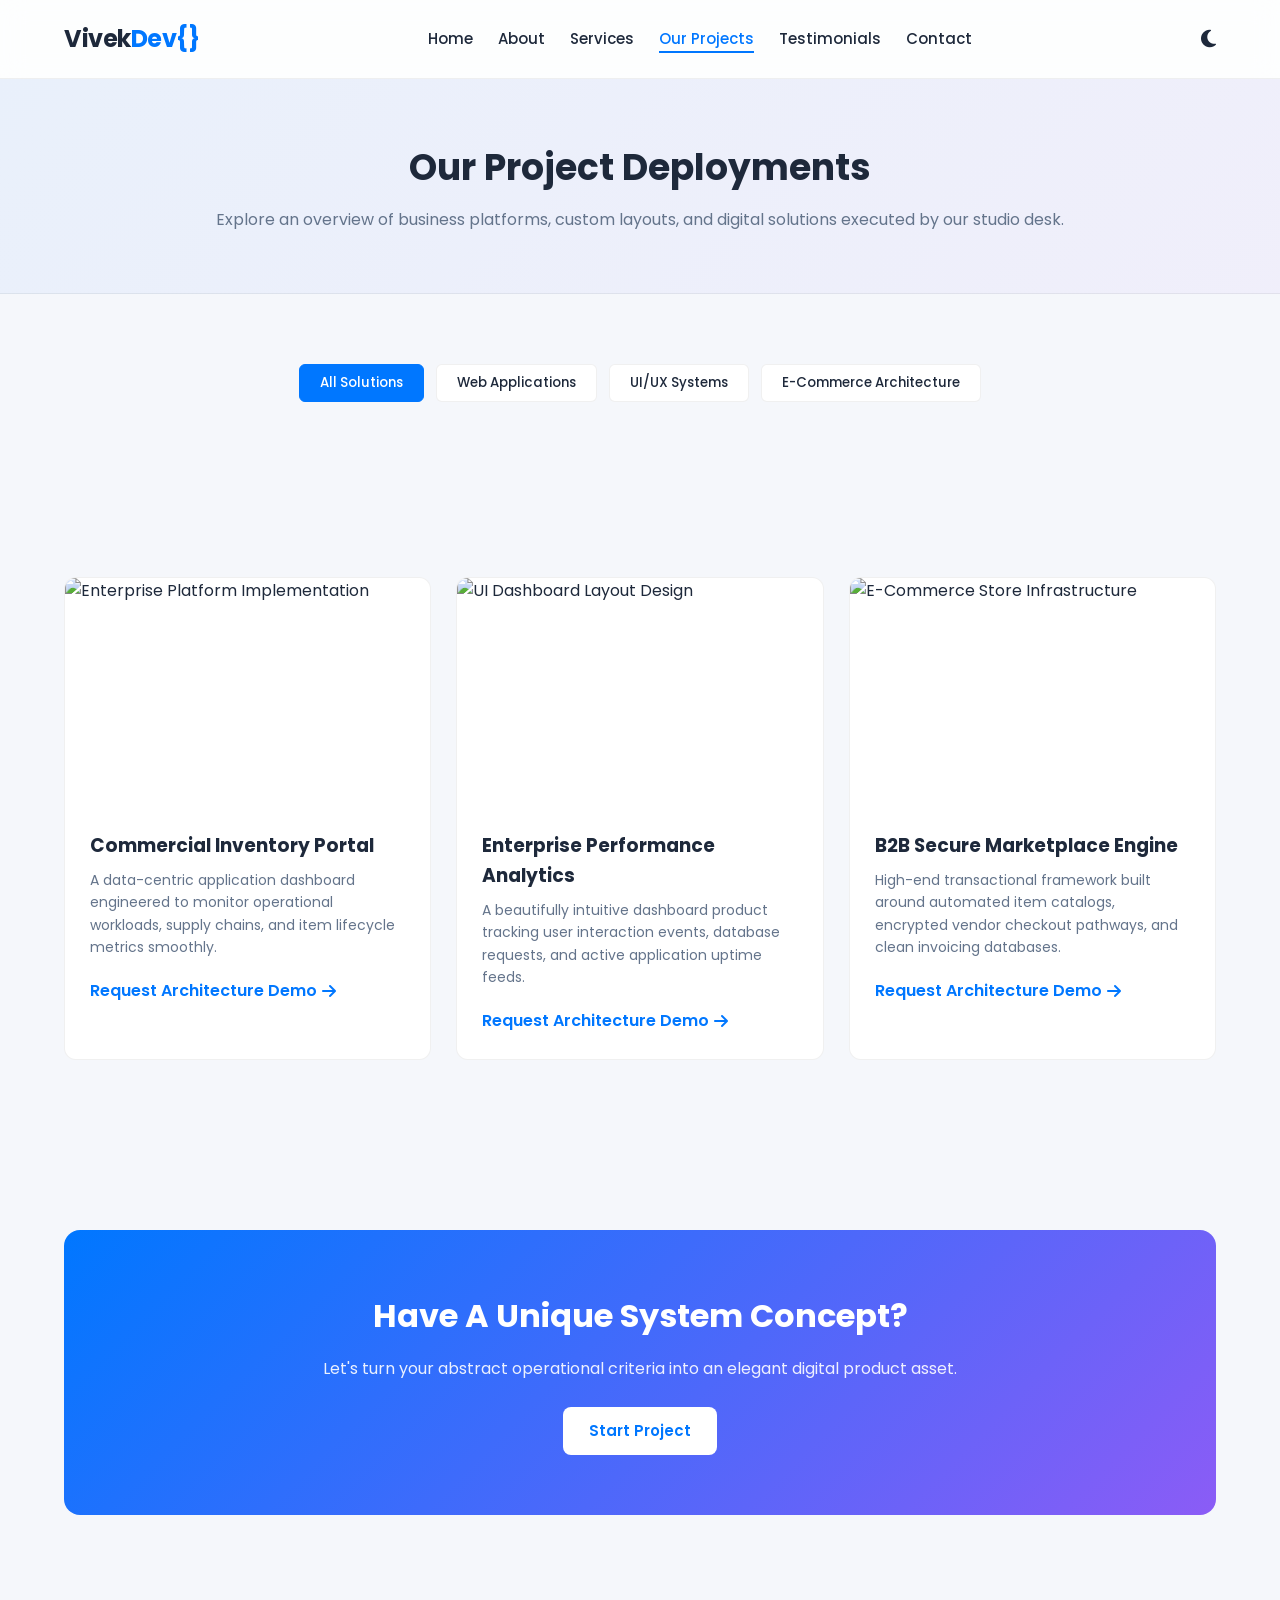
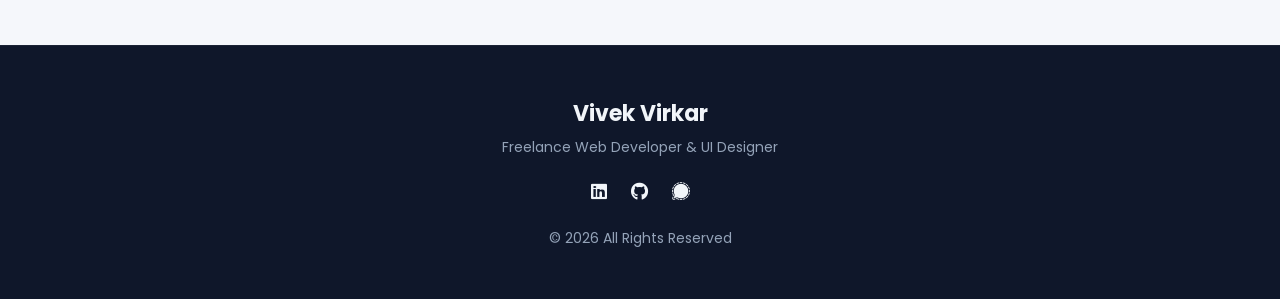
==== frontend/projects.html @ 8116764c "Initial commit" ====
<!DOCTYPE html>
<html lang="en">
<head>
    <meta charset="UTF-8">
    <meta name="viewport" content="width=device-width, initial-scale=1.0">
    <title>Portfolio | Vivek Virkar</title>
    <link rel="stylesheet" href="https://cdnjs.cloudflare.com/ajax/libs/font-awesome/6.5.1/css/all.min.css">
    <script src="https://cdnjs.cloudflare.com/ajax/libs/gsap/3.12.5/gsap.min.js"></script>
    <script src="https://cdnjs.cloudflare.com/ajax/libs/gsap/3.12.5/ScrollTrigger.min.js"></script>
    <link rel="stylesheet" href="css/style.css">
</head>
<body>

    <div id="progressBar"></div>

    <header>
        <div class="container">
            <div class="logo">Vivek<span class="highlight">Dev{}</span></div>
            <nav id="nav">
                <ul>
                    <li><a href="index.html">Home</a></li>
                    <li><a href="about.html">About</a></li>
                    <li><a href="services.html">Services</a></li>
                    <li><a href="projects.html" class="active">Our Projects</a></li>
                    <li><a href="testimonials.html">Testimonials</a></li>
                    <li><a href="contact.html">Contact</a></li>
                </ul>
            </nav>
            <div class="header-actions">
                <button id="themeBtn" aria-label="Toggle Dark Mode"><i class="fas fa-moon"></i></button>
                <div class="menu-btn" id="menuBtn"><i class="fas fa-bars"></i></div>
            </div>
        </div>
    </header>

    <main>
        <section class="page-banner">
            <h1>Our Project Deployments</h1>
            <p>Explore an overview of business platforms, custom layouts, and digital solutions executed by our studio desk.</p>
        </section>

        <section class="portfolio-filter container">
            <button class="filter-btn active" data-filter="all">All Solutions</button>
            <button class="filter-btn" data-filter="web">Web Applications</button>
            <button class="filter-btn" data-filter="ui">UI/UX Systems</button>
            <button class="filter-btn" data-filter="ecommerce">E-Commerce Architecture</button>
        </section>

        <section class="portfolio-grid container">
            <div class="portfolio-card web">
                <div class="portfolio-img-wrapper">
                    <img src="https://images.unsplash.com/photo-1555396273-367ea4eb4db5?auto=format&fit=crop&w=600&q=80" alt="Enterprise Platform Implementation">
                </div>
                <div class="portfolio-content">
                    <h3>Commercial Inventory Portal</h3>
                    <p>A data-centric application dashboard engineered to monitor operational workloads, supply chains, and item lifecycle metrics smoothly.</p>
                    <div class="portfolio-links">
                        <a href="contact.html" class="btn-text">Request Architecture Demo <i class="fas fa-arrow-right"></i></a>
                    </div>
                </div>
            </div>

            <div class="portfolio-card ui">
                <div class="portfolio-img-wrapper">
                    <img src="https://images.unsplash.com/photo-1581291518655-9523c932dedf?auto=format&fit=crop&w=600&q=80" alt="UI Dashboard Layout Design">
                </div>
                <div class="portfolio-content">
                    <h3>Enterprise Performance Analytics</h3>
                    <p>A beautifully intuitive dashboard product tracking user interaction events, database requests, and active application uptime feeds.</p>
                    <div class="portfolio-links">
                        <a href="contact.html" class="btn-text">Request Architecture Demo <i class="fas fa-arrow-right"></i></a>
                    </div>
                </div>
            </div>

            <div class="portfolio-card ecommerce">
                <div class="portfolio-img-wrapper">
                    <img src="https://images.unsplash.com/photo-1563013544-824ae1d704d3?auto=format&fit=crop&w=600&q=80" alt="E-Commerce Store Infrastructure">
                </div>
                <div class="portfolio-content">
                    <h3>B2B Secure Marketplace Engine</h3>
                    <p>High-end transactional framework built around automated item catalogs, encrypted vendor checkout pathways, and clean invoicing databases.</p>
                    <div class="portfolio-links">
                        <a href="contact.html" class="btn-text">Request Architecture Demo <i class="fas fa-arrow-right"></i></a>
                    </div>
                </div>
            </div>
        </section>

        <section class="cta container">
            <div class="cta-content">
                <h2>Have A Unique System Concept?</h2>
                <p>Let's turn your abstract operational criteria into an elegant digital product asset.</p>
                <a href="contact.html" class="btn light-btn">Start Project</a>
            </div>
        </section>
    </main>

    <footer>
        <div class="footer-content">
            <h3>Vivek Virkar</h3>
            <p>Freelance Web Developer & UI Designer</p>
            <div class="socials">
                <a href="https://www.linkedin.com/in/vivek-virkar"><i class="fab fa-linkedin"></i></a>
                <a href="https://www.github.com/vivekvirkar21"><i class="fab fa-github"></i></a>
                <a href="contact.html"><i class="fab fa-signal-messenger"></i></a>
            </div>
            <p>© 2026 All Rights Reserved</p>
        </div>
    </footer>

    <button id="topBtn"><i class="fas fa-arrow-up"></i></button>

    <script src="js/script.js"></script>
</body>
</html>
---- frontend/css/style.css ----
/* ==========================================
   GLOBAL STYLE VARS & BASE RULES
   ========================================== */
@import url('https://fonts.googleapis.com/css2?family=Poppins:wght@300;400;500;600;700&display=swap');

* {
    margin: 0;
    padding: 0;
    box-sizing: border-box;
    font-family: 'Poppins', sans-serif;
}

:root {
    --primary: #0077ff;
    --primary-dark: #005fd1;
    --bg-light: #f5f7fb;
    --text-dark: #1e293b;
    --card-bg: #ffffff;
    --border-color: rgba(0, 0, 0, 0.06);
    --input-border: #cbd5e1;
    --transition: 0.35s cubic-bezier(0.25, 0.8, 0.25, 1);
}

body {
    background: var(--bg-light);
    color: var(--text-dark);
    transition: background var(--transition), color var(--transition);
    overflow-x: hidden;
    line-height: 1.6;
}

body.dark {
    --bg-light: #0f172a;
    --text-dark: #f1f5f9;
    --card-bg: #1e293b;
    --border-color: rgba(255, 255, 255, 0.06);
    --input-border: #334155;
    --primary: #3b82f6;
}

.container {
    width: 90%;
    max-width: 1200px;
    margin: auto;
}

/* Scroll indicator */
#progressBar {
    position: fixed;
    top: 0;
    left: 0;
    height: 3px;
    background: linear-gradient(90deg, var(--primary), #8b5cf6);
    width: 0%;
    z-index: 1001;
}

/* ==========================================
   HEADER & STICKY GLASSMORPHISM
   ========================================== */
header {
    background: rgba(255, 255, 255, 0.8);
    backdrop-filter: blur(12px);
    -webkit-backdrop-filter: blur(12px);
    padding: 20px 0;
    position: sticky;
    top: 0;
    z-index: 1000;
    border-bottom: 1px solid var(--border-color);
    transition: background var(--transition), border-color var(--transition);
}

body.dark header {
    background: rgba(15, 23, 42, 0.8);
}

header .container {
    display: flex;
    justify-content: space-between;
    align-items: center;
}

.logo {
    font-size: 24px;
    font-weight: 700;
    letter-spacing: -0.5px;
    color: var(--text-dark);
}

.logo .highlight { color: var(--primary); }

nav ul {
    display: flex;
    gap: 25px;
    list-style: none;
}

nav ul li a {
    text-decoration: none;
    color: var(--text-dark);
    font-weight: 500;
    font-size: 15px;
    transition: color var(--transition);
    position: relative;
    padding: 4px 0;
}

nav ul li a::after {
    content: '';
    position: absolute;
    width: 0;
    height: 2px;
    bottom: 0;
    left: 0;
    background-color: var(--primary);
    transition: width var(--transition);
}

nav ul li a:hover::after,
nav ul li a.active::after {
    width: 100%;
}

nav ul li a:hover,
nav ul li a.active {
    color: var(--primary);
}

.header-actions {
    display: flex;
    gap: 15px;
    align-items: center;
}

#themeBtn, .menu-btn {
    background: none;
    border: none;
    font-size: 20px;
    color: var(--text-dark);
    cursor: pointer;
    transition: color var(--transition), transform var(--transition);
}

#themeBtn:hover {
    color: var(--primary);
    transform: rotate(15deg);
}

.menu-btn { display: none; }

/* ==========================================
   HERO SECTION
   ========================================== */
.hero {
    display: flex;
    align-items: center;
    justify-content: space-between;
    padding: 80px 0;
    gap: 40px;
    min-height: calc(85vh - 80px);
}

.hero-text { flex: 1; }
.hero-text h4 {
    color: var(--primary);
    font-weight: 600;
    letter-spacing: 1.5px;
    text-transform: uppercase;
    margin-bottom: 12px;
}

.hero-text h1 {
    font-size: 46px;
    line-height: 1.25;
    margin-bottom: 20px;
    font-weight: 700;
}

.gradient-text {
    background: linear-gradient(45deg, var(--primary), #8b5cf6);
    -webkit-background-clip: text;
    background-clip: text; 
    -webkit-text-fill-color: transparent;
}

.cursor {
    font-weight: 400;
    color: var(--primary);
    animation: cursorBlink 1s infinite;
}

@keyframes cursorBlink {
    50% { opacity: 0; }
}

.hero-text p {
    font-size: 17px;
    color: #64748b;
    margin-bottom: 30px;
    max-width: 520px;
}

body.dark .hero-text p { color: #94a3b8; }

.hero-image {
    flex: 1;
    display: flex;
    justify-content: flex-end;
}

.hero-image img {
    width: 100%;
    max-width: 460px;
    border-radius: 20px;
    box-shadow: 0 20px 40px rgba(0,0,0,0.08);
}

.hero-buttons {
    display: flex;
    gap: 15px;
    margin-bottom: 40px;
}

/* ==========================================
   BUTTON STRUCTS
   ========================================== */
.btn {
    display: inline-flex;
    align-items: center;
    gap: 8px;
    padding: 12px 26px;
    background: var(--primary);
    color: #fff;
    border-radius: 8px;
    text-decoration: none;
    font-weight: 600;
    transition: background var(--transition), transform var(--transition), box-shadow var(--transition);
    border: none;
    cursor: pointer;
    font-size: 15px;
}

.btn:hover {
    background: var(--primary-dark);
    transform: translateY(-2px);
    box-shadow: 0 8px 20px rgba(0, 119, 255, 0.45);
}

.btn.secondary {
    background: transparent;
    color: var(--text-dark);
    border: 2px solid var(--text-dark);
    transition: background var(--transition), color var(--transition);
}

.btn.secondary:hover {
    background: var(--text-dark);
    color: var(--card-bg);
    box-shadow: none;
}

.light-btn {
    background: #ffffff;
    color: #0077ff;
}

.light-btn:hover {
    background: #f1f5f9;
    color: var(--primary-dark);
}

.btn-text {
    color: var(--primary);
    text-decoration: none;
    font-weight: 600;
    display: inline-flex;
    align-items: center;
    gap: 5px;
    transition: color var(--transition), gap var(--transition);
}

.btn-text:hover {
    color: var(--primary-dark);
    gap: 8px;
}

/* ==========================================
   CORE CARDS & TRANSITION SAFETY PIPELINES
   ========================================== */
section { padding: 70px 0; }

.page-banner {
    text-align: center;
    background: linear-gradient(135deg, rgba(0, 119, 255, 0.05), rgba(139, 92, 246, 0.05));
    padding: 60px 20px;
    border-bottom: 1px solid var(--border-color);
}

.page-banner h1 {
    font-size: 36px;
    margin-bottom: 10px;
}

.page-banner p { color: #64748b; }
body.dark .page-banner p { color: #94a3b8; }

.section-title {
    text-align: center;
    margin-bottom: 45px;
    font-size: 32px;
    position: relative;
    padding-bottom: 12px;
}

.section-title::after {
    content: '';
    position: absolute;
    bottom: 0;
    left: 50%;
    transform: translateX(-50%);
    width: 50px;
    height: 3px;
    background: var(--primary);
    border-radius: 2px;
}

.grid-3, .services-grid {
    display: grid;
    grid-template-columns: repeat(auto-fit, minmax(300px, 1fr));
    gap: 25px;
}

/* Explicit CSS transition assignments prevent conflict with GSAP engines */
.card {
    background: var(--card-bg);
    padding: 35px 25px;
    border-radius: 12px;
    border: 1px solid var(--border-color);
    transition: background var(--transition), border-color var(--transition), box-shadow var(--transition);
}

.hover-card:hover {
    transform: translateY(-6px);
    box-shadow: 0 15px 30px rgba(0,0,0,0.05);
    border-bottom-color: #3498db;
}

/* Add specialized tracking rule for immediate responsive hover shifts */
.hover-card {
    transition: background var(--transition), border-color var(--transition), box-shadow var(--transition), transform 0.25s ease;
    border-bottom: 3px solid transparent;
}

.card i.service-icon, .card i {
    font-size: 36px;
    color: var(--primary);
    margin-bottom: 18px;
    display: inline-block;
}

.card h3 {
    margin-bottom: 12px;
    font-size: 20px;
}

.card p {
    color: #64748b;
    font-size: 15px;
}

body.dark .card p { color: #94a3b8; }

.stats {
    display: flex;
    gap: 35px;
}

.stats h2 {
    font-size: 32px;
    display: inline-block;
    color: var(--text-dark);
}

.stats span {
    font-size: 32px;
    color: var(--primary);
    font-weight: 700;
}

.stats p {
    color: #64748b;
    font-size: 14px;
}

/* ==========================================
   CALL TO ACTION (CTA)
   ========================================== */
.cta { margin: 30px auto; }
.cta-content {
    background: linear-gradient(135deg, var(--primary), #8b5cf6);
    color: #fff;
    text-align: center;
    padding: 60px 40px;
    border-radius: 16px;
}

.cta-content h2 {
    font-size: 32px;
    margin-bottom: 15px;
}

.cta-content p {
    margin-bottom: 25px;
    opacity: 0.9;
}

/* ==========================================
   ABOUT & EXPERIENCES ARCHITECTURES
   ========================================== */
.about-section {
    display: flex;
    gap: 50px;
    align-items: center;
    padding: 60px 0;
}

.about-image img {
    width: 100%;
    max-width: 380px;
    border-radius: 16px;
    box-shadow: 0 15px 30px rgba(0,0,0,0.06);
}

.about-content { flex: 1; }
.about-content h2 { margin-bottom: 15px; }
.about-content p {
    margin-bottom: 20px;
    color: #64748b;
}
body.dark .about-content p { color: #94a3b8; }

.skills { margin-top: 30px; }
.skills h3 { margin-bottom: 15px; font-size: 18px;}
.skill { margin-bottom: 18px; }
.skill-info {
    display: flex;
    justify-content: space-between;
    margin-bottom: 6px;
    font-size: 14px;
    font-weight: 500;
}

.skill .bar {
    background: var(--border-color);
    height: 8px;
    border-radius: 4px;
    overflow: hidden;
}

.skill .bar span {
    display: block;
    height: 100%;
    background: var(--primary);
    border-radius: 4px;
    width: 0%; 
}

.timeline {
    position: relative;
    max-width: 800px;
    margin: auto;
    border-left: 3px solid var(--border-color);
    padding-left: 20px;
}

.timeline-item {
    background: var(--card-bg);
    padding: 20px;
    border-radius: 8px;
    border: 1px solid var(--border-color);
    margin-bottom: 20px;
    position: relative;
}

.timeline-item::before {
    content: '';
    position: absolute;
    width: 12px;
    height: 12px;
    background: var(--primary);
    border-radius: 50%;
    left: -28px;
    top: 26px;
}

.timeline-date {
    font-size: 13px;
    color: var(--primary);
    font-weight: 600;
    display: block;
    margin: 4px 0 10px;
}

/* ==========================================
   PRICING INTERFACES
   ========================================== */
.pricing { padding-top: 50px; }
.price-card {
    text-align: center;
    position: relative;
}

.price-card.featured {
    border: 2px solid var(--primary);
}

@media(min-width: 993px) {
    .price-card.featured { transform: scale(1.03); }
}

.price-card .badge {
    position: absolute;
    top: -12px;
    left: 50%;
    transform: translateX(-50%);
    background: var(--primary);
    color: #fff;
    font-size: 11px;
    padding: 4px 12px;
    border-radius: 20px;
    text-transform: uppercase;
    font-weight: 600;
}

.price-card h2 {
    font-size: 42px;
    margin: 15px 0;
    color: var(--text-dark);
}

.price-card ul {
    list-style: none;
    text-align: left;
    margin: 20px 0 30px;
}

.price-card ul li {
    font-size: 14px;
    padding: 8px 0;
    color: #64748b;
    display: flex;
    align-items: center;
    gap: 10px;
}

body.dark .price-card ul li { color: #94a3b8; }
.price-card ul li i {
    color: #22c55e;
    font-size: 14px;
    margin: 0;
}

.price-card .btn {
    width: 100%;
    justify-content: center;
}

.price-card:hover{
    border: 3px solid #933ede;
    box-shadow: rgba(0, 0, 0, 0.24) 4px 7px 12px;
}
/* ==========================================
   PORTFOLIO CONFIGS & FILTERS
   ========================================== */
#resumebtn{
    margin-top: 5px;
    padding: 0px;
}

.portfolio-filter {
    display: flex;
    justify-content: center;
    gap: 12px;
    margin-bottom: 35px;
    flex-wrap: wrap;
}

.filter-btn {
    padding: 8px 20px;
    border: 1px solid var(--border-color);
    background: var(--card-bg);
    color: var(--text-dark);
    cursor: pointer;
    border-radius: 6px;
    font-weight: 500;
    transition: background var(--transition), color var(--transition), border-color var(--transition);
}

.filter-btn.active, .filter-btn:hover {
    background: var(--primary);
    color: #fff;
    border-color: var(--primary);
}

.portfolio-grid {
    display: grid;
    grid-template-columns: repeat(auto-fit, minmax(320px, 1fr));
    gap: 25px;
}

.portfolio-card {
    background: var(--card-bg);
    border-radius: 12px;
    overflow: hidden;
    border: 1px solid var(--border-color);
    transition: background var(--transition), border-color var(--transition), box-shadow var(--transition);
}

.portfolio-img-wrapper {
    overflow: hidden;
    position: relative;
    aspect-ratio: 16/10;
}

.portfolio-card img {
    width: 100%;
    height: 100%;
    object-fit: cover;
    transition: transform 0.5s ease;
}

.portfolio-card:hover img {
    transform: scale(1.05);
}

.portfolio-content { padding: 25px; }
.portfolio-content h3 { margin-bottom: 8px; }
.portfolio-content p {
    font-size: 14px;
    color: #64748b;
    margin-bottom: 20px;
}
body.dark .portfolio-content p { color: #94a3b8; }
.portfolio-links {
    display: flex;
    justify-content: space-between;
    align-items: center;
}

/* ==========================================
   TESTIMONIALS SLIDER RUNTIMES
   ========================================== */
.testimonial-section {
    max-width: 800px;
    margin: auto;
}

.testimonial-slider {
    background: var(--card-bg);
    border: 1px solid var(--border-color);
    padding: 50px 30px;
    border-radius: 16px;
    text-align: center;
    position: relative;
}

.testimonial {
    display: none;
}

.testimonial.active-slide {
    display: block;
    animation: fadeIn 0.4s ease forwards;
}

@keyframes fadeIn {
    from { opacity: 0; transform: translateY(10px); }
    to { opacity: 1; transform: translateY(0); }
}

.testimonial img {
    width: 75px;
    height: 75px;
    border-radius: 50%;
    object-fit: cover;
    margin-bottom: 15px;
    border: 3px solid var(--primary);
}

.testimonial p {
    font-size: 16px;
    font-style: italic;
    color: #475569;
    max-width: 600px;
    margin: 0 auto 20px;
}

body.dark .testimonial p { color: #cbd5e1; }
.testimonial h3 { font-size: 18px; }
.testimonial span {
    font-size: 13px;
    color: #64748b;
}

.slider-controls {
    display: flex;
    justify-content: center;
    gap: 15px;
    margin-top: 25px;
}

.slider-controls button {
    width: 40px;
    height: 40px;
    border: 1px solid var(--border-color);
    background: var(--card-bg);
    color: var(--text-dark);
    border-radius: 50%;
    cursor: pointer;
    transition: background var(--transition), color var(--transition), border-color var(--transition);
}

.slider-controls button:hover {
    background: var(--primary);
    color: #fff;
    border-color: var(--primary);
}

.stats-section { padding-top: 50px; }
.stats-grid {
    display: grid;
    grid-template-columns: repeat(auto-fit, minmax(220px, 1fr));
    gap: 20px;
    text-align: center;
}

.stat-card h2 {
    font-size: 36px;
    color: var(--primary);
    margin-bottom: 5px;
}

/* ==========================================
   CONTACT CAPTURE MATRIX FORMS
   ========================================== */
.contact-section {
    display: flex;
    gap: 50px;
    padding: 40px 0;
}

.contact-info { flex: 1; }
.contact-info h2 { margin-bottom: 15px; }
.contact-info p {
    color: #64748b;
    margin-bottom: 30px;
}

.info-box {
    display: flex;
    align-items: center;
    gap: 15px;
    margin-bottom: 20px;
}

.info-box i {
    width: 45px;
    height: 45px;
    background: rgba(0, 119, 255, 0.1);
    color: var(--primary);
    border-radius: 8px;
    display: flex;
    align-items: center;
    justify-content: center;
    font-size: 18px;
}

.info-box h3 { font-size: 14px; color: #64748b; }
.info-box p { margin: 0; font-weight: 600; color: var(--text-dark); }

form {
    flex: 1.2;
    background: var(--card-bg);
    padding: 35px;
    border-radius: 12px;
    border: 1px solid var(--border-color);
    display: flex;
    flex-direction: column;
    gap: 16px;
}

.form-group {
    display: flex;
    flex-direction: column;
    gap: 6px;
}

.form-group label {
    font-size: 13px;
    font-weight: 600;
    color: var(--text-dark);
}

input, textarea {
    padding: 11px 14px;
    border: 1px solid var(--input-border);
    border-radius: 6px;
    background: transparent;
    color: var(--text-dark);
    font-size: 14px;
    outline: none;
    transition: border-color var(--transition), box-shadow var(--transition);
}

input:focus, textarea:focus {
    border-color: var(--primary);
    box-shadow: 0 0 0 3px rgba(0, 119, 255, 0.15);
}

textarea {
    min-height: 130px;
    resize: vertical;
}

.input-error {
    border-color: #ef4444 !important;
}

.input-error:focus {
    box-shadow: 0 0 0 3px rgba(239, 68, 68, 0.15) !important;
}

/* ==========================================
   FOOTER MODULE RULES
   ========================================== */
footer {
    background: #0f172a;
    color: #f1f5f9;
    text-align: center;
    padding: 50px 20px;
    margin-top: 60px;
    border-top: 1px solid rgba(255,255,255,0.05);
}

body.dark footer {
    background: #020617;
}

.footer-content h3 {
    font-size: 22px;
    margin-bottom: 5px;
}

.footer-content p {
    font-size: 14px;
    color: #94a3b8;
}

.socials { margin: 20px 0; }
.socials a {
    color: #f1f5f9;
    margin: 0 10px;
    font-size: 18px;
    transition: color var(--transition), transform var(--transition);
    display: inline-block;
}

.socials a:hover {
    color: var(--primary);
    transform: translateY(-2px);
}

/* Back to top UI control */
#topBtn {
    position: fixed;
    bottom: 25px;
    right: -60px;
    width: 45px;
    height: 45px;
    border: none;
    border-radius: 50%;
    background: var(--primary);
    color: #fff;
    cursor: pointer;
    transition: right 0.4s cubic-bezier(0.25, 0.8, 0.25, 1), background var(--transition);
    z-index: 99;
    box-shadow: 0 4px 12px rgba(0,0,0,0.15);
    display: flex;
    align-items: center;
    justify-content: center;
}

#topBtn.visible { right: 25px; }

/* Dynamic Toasts execution */
.toast {
    position: fixed;
    bottom: -60px;
    left: 50%;
    transform: translateX(-50%);
    color: #fff;
    padding: 12px 24px;
    border-radius: 8px;
    font-size: 14px;
    font-weight: 500;
    transition: bottom 0.35s cubic-bezier(0.25, 0.8, 0.25, 1);
    z-index: 9999;
    box-shadow: 0 10px 25px rgba(0,0,0,0.2);
}

.toast.show { bottom: 25px; }
.toast.success { background: #10b981; }
.toast.error { background: #ef4444; }

/* ==========================================
   RESPONSIVE BREAKDOWN ENGINE
   ========================================== */
@media(max-width: 992px) {
    .hero {
        flex-direction: column;
        text-align: center;
        padding: 40px 0;
    }
    .hero-text h1 { font-size: 36px; }
    .hero-text p { margin: 0 auto 25px; }
    .hero-image { justify-content: center; }
    .stats { justify-content: center; }
    .about-section, .contact-section { flex-direction: column; gap: 35px; }
    .about-image img { max-width: 100%; }
}

@media(max-width: 768px) {
    header { padding: 15px 0; }
    nav {
        position: fixed;
        top: 73px;
        left: -100%;
        width: 100%;
        height: calc(100vh - 73px);
        background: var(--card-bg);
        transition: left 0.4s cubic-bezier(0.1, 0.9, 0.2, 1);
        border-top: 1px solid var(--border-color);
    }
    nav.active { left: 0; }
    nav ul {
        flex-direction: column;
        align-items: center;
        padding-top: 40px;
        gap: 30px;
    }
    nav ul li a { font-size: 18px; }
    .menu-btn { display: block; }
}
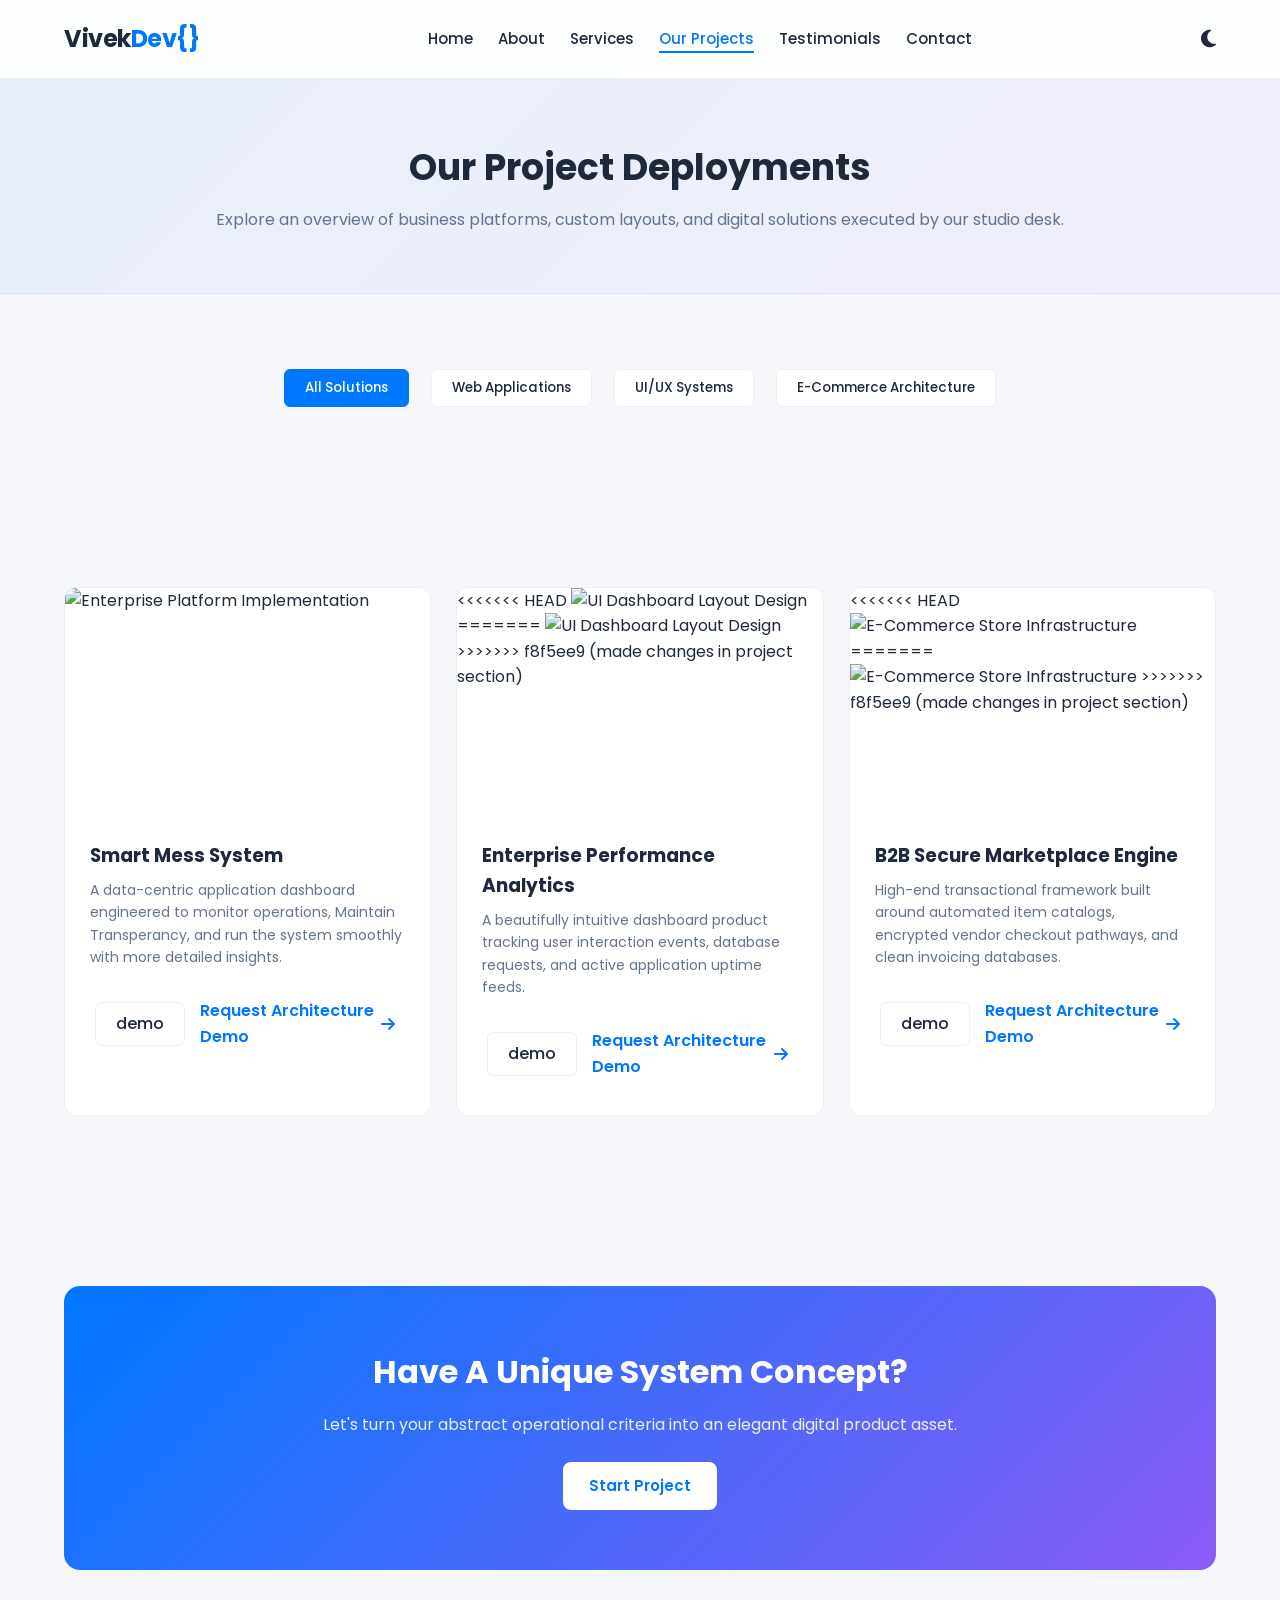
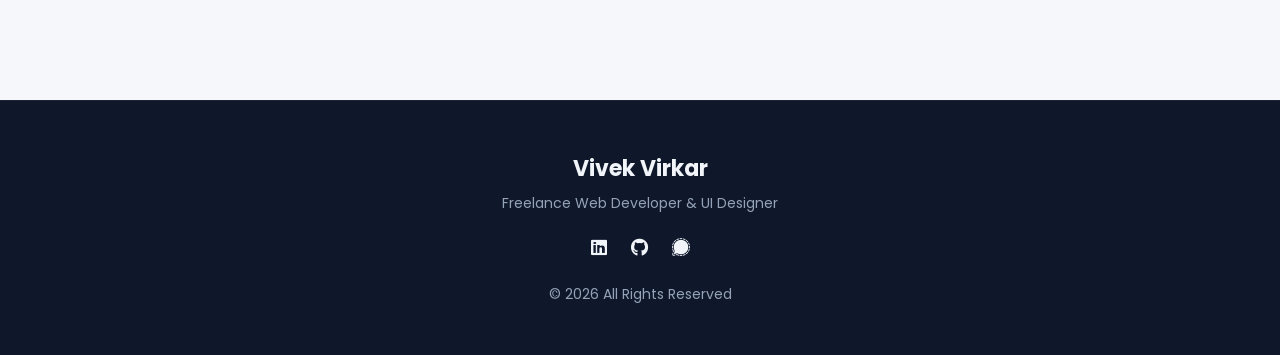
==== commit 1337f0e8: "made changes in project section" ====
--- a/frontend/projects.html
+++ b/frontend/projects.html
@@ -52,9 +52,10 @@
                     <img src="https://images.unsplash.com/photo-1555396273-367ea4eb4db5?auto=format&fit=crop&w=600&q=80" alt="Enterprise Platform Implementation">
                 </div>
                 <div class="portfolio-content">
-                    <h3>Commercial Inventory Portal</h3>
-                    <p>A data-centric application dashboard engineered to monitor operational workloads, supply chains, and item lifecycle metrics smoothly.</p>
+                    <h3>Smart Mess System</h3>
+                    <p>A data-centric application dashboard engineered to monitor operations, Maintain Transperancy, and run the system smoothly with more detailed insights.</p>
                     <div class="portfolio-links">
+                        <a href="https://smart-mess-system.vercel.app/" target="_blank" class="filter-btn">demo</a>
                         <a href="contact.html" class="btn-text">Request Architecture Demo <i class="fas fa-arrow-right"></i></a>
                     </div>
                 </div>
@@ -62,12 +63,17 @@
 
             <div class="portfolio-card ui">
                 <div class="portfolio-img-wrapper">
-                    <img src="https://images.unsplash.com/photo-1581291518655-9523c932dedf?auto=format&fit=crop&w=600&q=80" alt="UI Dashboard Layout Design">
+<<<<<<< HEAD
+                    <img src="https://images.unsplash.com/photo-1555396273-367ea4eb4db5?auto=format&fit=crop&w=600&q=80" alt="UI Dashboard Layout Design">
+=======
+                    <img src="https://images.unsplash.com/photo-1460925895917-afdab827c52f?auto=format&fit=crop&w=1200&q=80" alt="UI Dashboard Layout Design">
+>>>>>>> f8f5ee9 (made changes in project section)
                 </div>
                 <div class="portfolio-content">
                     <h3>Enterprise Performance Analytics</h3>
                     <p>A beautifully intuitive dashboard product tracking user interaction events, database requests, and active application uptime feeds.</p>
                     <div class="portfolio-links">
+                        <a href="projects.html" class="filter-btn">demo</a>
                         <a href="contact.html" class="btn-text">Request Architecture Demo <i class="fas fa-arrow-right"></i></a>
                     </div>
                 </div>
@@ -75,12 +81,17 @@
 
             <div class="portfolio-card ecommerce">
                 <div class="portfolio-img-wrapper">
-                    <img src="https://images.unsplash.com/photo-1563013544-824ae1d704d3?auto=format&fit=crop&w=600&q=80" alt="E-Commerce Store Infrastructure">
+<<<<<<< HEAD
+                    <img src="https://images.unsplash.com/photo-1555396273-367ea4eb4db5?auto=format&fit=crop&w=600&q=80" alt="E-Commerce Store Infrastructure">
+=======
+                    <img src="https://images.unsplash.com/photo-1563013544-824ae1b704d3?auto=format&fit=crop&w=1600&q=80" alt="E-Commerce Store Infrastructure">
+>>>>>>> f8f5ee9 (made changes in project section)
                 </div>
                 <div class="portfolio-content">
                     <h3>B2B Secure Marketplace Engine</h3>
                     <p>High-end transactional framework built around automated item catalogs, encrypted vendor checkout pathways, and clean invoicing databases.</p>
                     <div class="portfolio-links">
+                        <a href="projects.html" class="filter-btn">demo</a>
                         <a href="contact.html" class="btn-text">Request Architecture Demo <i class="fas fa-arrow-right"></i></a>
                     </div>
                 </div>
@@ -113,4 +124,4 @@
 
     <script src="js/script.js"></script>
 </body>
-</html>+</html>
--- a/frontend/css/style.css
+++ b/frontend/css/style.css
@@ -270,6 +270,7 @@
 }
 
 .btn-text {
+    padding: 10px;
     color: var(--primary);
     text-decoration: none;
     font-weight: 600;
@@ -594,6 +595,8 @@
     border-radius: 6px;
     font-weight: 500;
     transition: background var(--transition), color var(--transition), border-color var(--transition);
+    text-decoration: none;
+    margin: 5px;
 }
 
 .filter-btn.active, .filter-btn:hover {
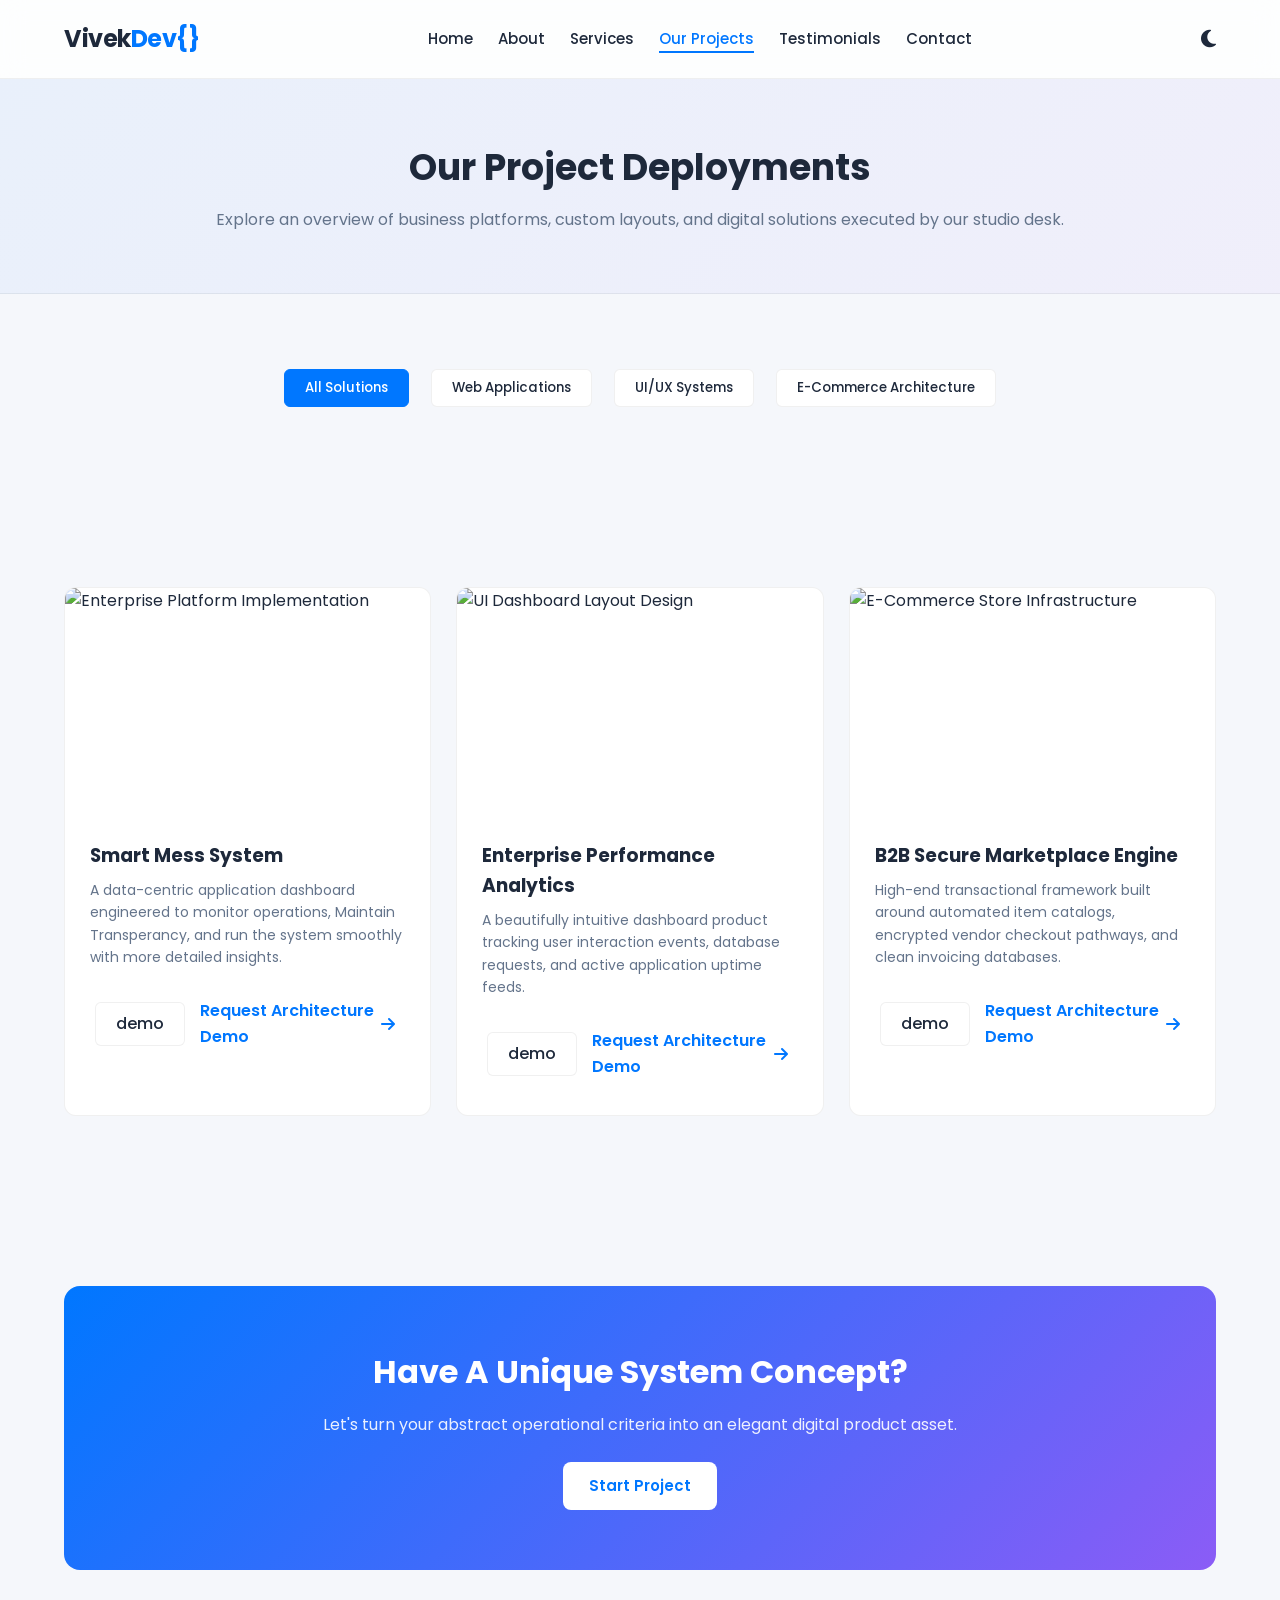
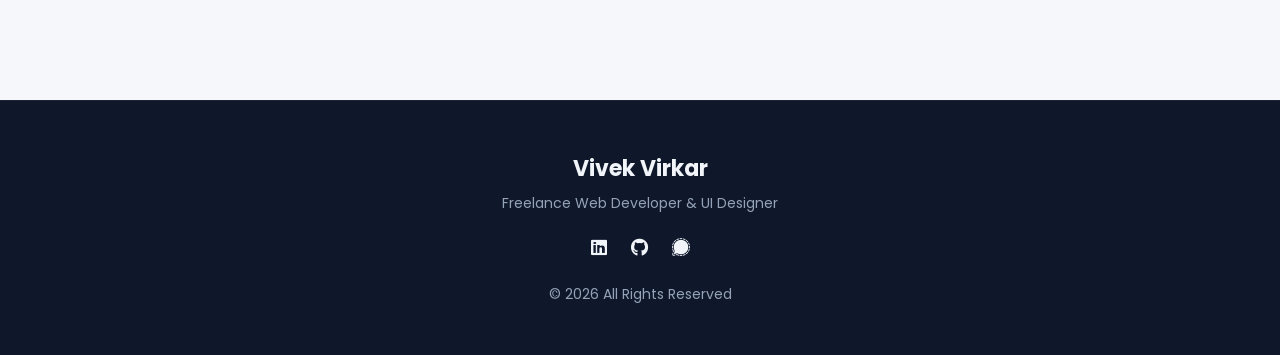
==== commit f407e83e: "made changes in project section" ====
--- a/frontend/projects.html
+++ b/frontend/projects.html
@@ -63,11 +63,7 @@
 
             <div class="portfolio-card ui">
                 <div class="portfolio-img-wrapper">
-<<<<<<< HEAD
-                    <img src="https://images.unsplash.com/photo-1555396273-367ea4eb4db5?auto=format&fit=crop&w=600&q=80" alt="UI Dashboard Layout Design">
-=======
                     <img src="https://images.unsplash.com/photo-1460925895917-afdab827c52f?auto=format&fit=crop&w=1200&q=80" alt="UI Dashboard Layout Design">
->>>>>>> f8f5ee9 (made changes in project section)
                 </div>
                 <div class="portfolio-content">
                     <h3>Enterprise Performance Analytics</h3>
@@ -81,11 +77,7 @@
 
             <div class="portfolio-card ecommerce">
                 <div class="portfolio-img-wrapper">
-<<<<<<< HEAD
-                    <img src="https://images.unsplash.com/photo-1555396273-367ea4eb4db5?auto=format&fit=crop&w=600&q=80" alt="E-Commerce Store Infrastructure">
-=======
                     <img src="https://images.unsplash.com/photo-1563013544-824ae1b704d3?auto=format&fit=crop&w=1600&q=80" alt="E-Commerce Store Infrastructure">
->>>>>>> f8f5ee9 (made changes in project section)
                 </div>
                 <div class="portfolio-content">
                     <h3>B2B Secure Marketplace Engine</h3>
